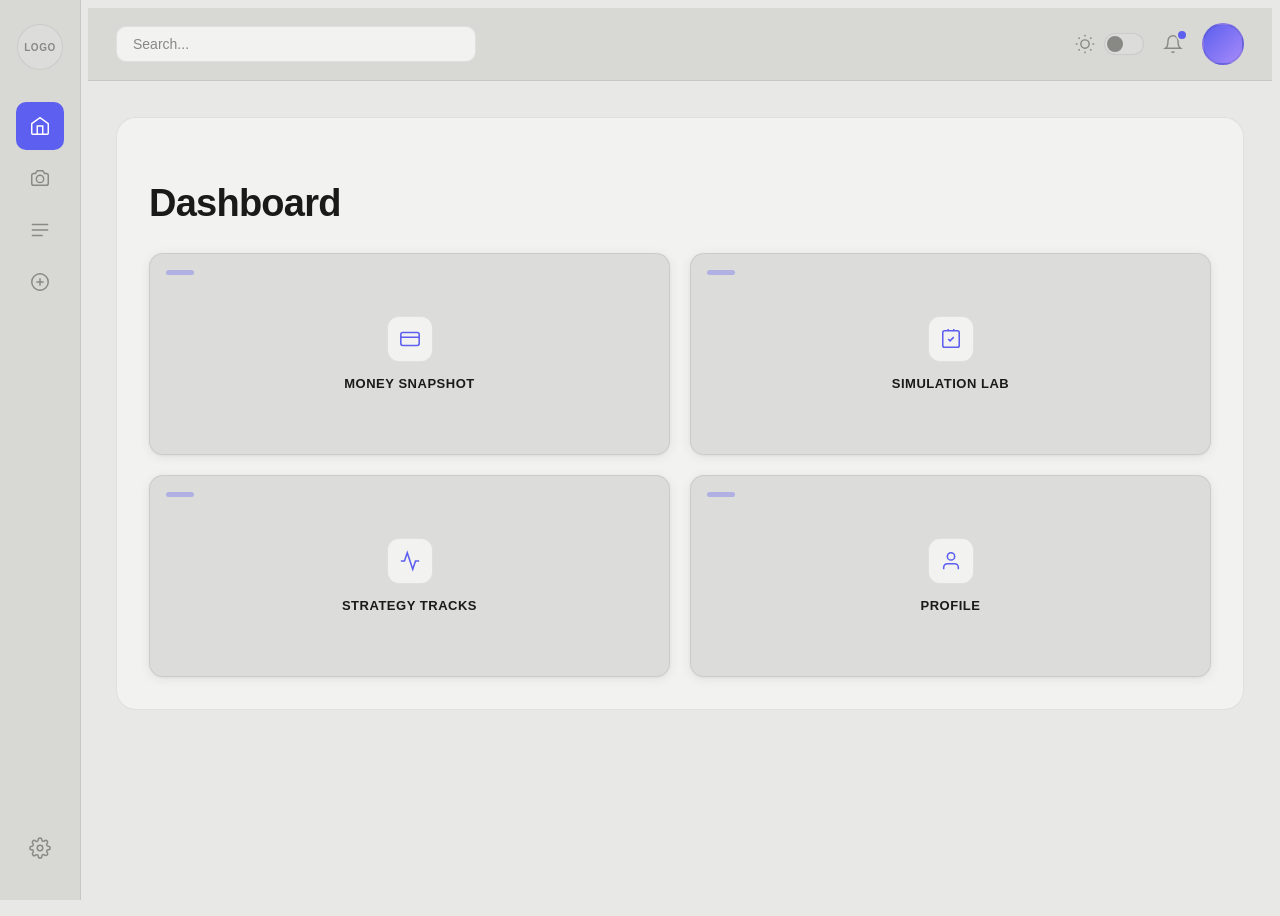
==== index.html @ eb3ae52f "ABSA APP" ====
<!DOCTYPE html>
<html lang="en">
<head>
    <meta charset="UTF-8">
    <meta name="viewport" content="width=device-width, initial-scale=1.0">
    <title>ABSA App</title>
    <meta name="author" content="Ntshembo Shilowa">
    <meta name="description" content="Homepage">
    <link rel="stylesheet" href="/styles/index.css">
</head>
<body>

  <!-- ── Sidebar ── -->
  <aside class="sidebar">
    <div class="logo">LOGO</div>

    <nav class="nav-links">
      <button class="nav-item active" aria-label="Home">
        <svg viewBox="0 0 24 24" fill="none" stroke="currentColor"><path d="M3 9.5L12 3l9 6.5V20a1 1 0 01-1 1H4a1 1 0 01-1-1V9.5z"/><path d="M9 21V12h6v9"/></svg>
        <span class="tooltip">Home</span>
      </button>
      <button class="nav-item" aria-label="Snapshot">
        <svg viewBox="0 0 24 24" fill="none" stroke="currentColor"><circle cx="12" cy="13" r="4"/><path d="M5 7h2l2-3h6l2 3h2a2 2 0 012 2v9a2 2 0 01-2 2H5a2 2 0 01-2-2V9a2 2 0 012-2z"/></svg>
        <span class="tooltip">Snapshot</span>
      </button>
      <button class="nav-item" aria-label="Strategy">
        <svg viewBox="0 0 24 24" fill="none" stroke="currentColor"><path d="M3 6h18M3 12h18M3 18h12"/></svg>
        <span class="tooltip">Strategy</span>
      </button>
      <button class="nav-item" aria-label="Add New">
        <svg viewBox="0 0 24 24" fill="none" stroke="currentColor"><circle cx="12" cy="12" r="9"/><path d="M12 8v8M8 12h8"/></svg>
        <span class="tooltip">Add New</span>
      </button>
    </nav>

    <button class="settings-btn" aria-label="Settings">
      <svg viewBox="0 0 24 24" fill="none" stroke="currentColor"><circle cx="12" cy="12" r="3"/><path d="M19.4 15a1.65 1.65 0 00.33 1.82l.06.06a2 2 0 010 2.83 2 2 0 01-2.83 0l-.06-.06a1.65 1.65 0 00-1.82-.33 1.65 1.65 0 00-1 1.51V21a2 2 0 01-4 0v-.09A1.65 1.65 0 009 19.4a1.65 1.65 0 00-1.82.33l-.06.06a2 2 0 01-2.83-2.83l.06-.06A1.65 1.65 0 004.68 15a1.65 1.65 0 00-1.51-1H3a2 2 0 010-4h.09A1.65 1.65 0 004.6 9a1.65 1.65 0 00-.33-1.82l-.06-.06a2 2 0 012.83-2.83l.06.06A1.65 1.65 0 009 4.68a1.65 1.65 0 001-1.51V3a2 2 0 014 0v.09a1.65 1.65 0 001 1.51 1.65 1.65 0 001.82-.33l.06-.06a2 2 0 012.83 2.83l-.06.06A1.65 1.65 0 0019.4 9a1.65 1.65 0 001.51 1H21a2 2 0 010 4h-.09a1.65 1.65 0 00-1.51 1z"/></svg>
      <span class="tooltip">Settings</span>
    </button>
  </aside>

  <!-- ── Main ── -->
  <div class="main-wrap">

    <!-- Topbar -->
    <header class="topbar">
      <div class="search-wrap">
        <input type="search" placeholder="Search..." aria-label="Search" />
      </div>

      <div class="topbar-actions">
        <!-- Light/Dark toggle -->
        <div class="toggle-wrap">
          <button class="icon-btn" id="themeIcon" aria-label="Toggle brightness">
            <svg viewBox="0 0 24 24" fill="none" stroke="currentColor"><circle cx="12" cy="12" r="5"/><path d="M12 1v2M12 21v2M4.22 4.22l1.42 1.42M18.36 18.36l1.42 1.42M1 12h2M21 12h2M4.22 19.78l1.42-1.42M18.36 5.64l1.42-1.42"/></svg>
          </button>
          <button class="toggle" id="themeToggle" role="switch" aria-checked="false" aria-label="Dark mode"></button>
        </div>

        <!-- Notifications -->
        <div class="notif-wrap">
          <button class="icon-btn" aria-label="Notifications">
            <svg viewBox="0 0 24 24" fill="none" stroke="currentColor"><path d="M18 8A6 6 0 006 8c0 7-3 9-3 9h18s-3-2-3-9M13.73 21a2 2 0 01-3.46 0"/></svg>
          </button>
          <span class="notif-dot"></span>
        </div>

        <!-- Avatar -->
        <div class="avatar" role="button" tabindex="0" aria-label="User profile"></div>
      </div>
    </header>

    <!-- Content -->
    <main class="content">
      <section class="panel">
        <h1 class="panel-title">Dashboard</h1>

        <div class="card-grid">

          <div class="card" role="button" tabindex="0" aria-label="Money Snapshot">
            <div class="card-icon">
              <svg viewBox="0 0 24 24" fill="none" stroke="currentColor"><rect x="2" y="5" width="20" height="14" rx="2"/><path d="M2 10h20"/></svg>
            </div>
            <span class="card-label">Money Snapshot</span>
          </div>

          <div class="card" role="button" tabindex="0" aria-label="Simulation Lab">
            <div class="card-icon">
              <svg viewBox="0 0 24 24" fill="none" stroke="currentColor"><path d="M9 3H5a2 2 0 00-2 2v14a2 2 0 002 2h14a2 2 0 002-2V5a2 2 0 00-2-2h-4M9 3V1m0 2h6M15 3V1"/><path d="M9 12l2 2 4-4"/></svg>
            </div>
            <span class="card-label">Simulation Lab</span>
          </div>

          <div class="card" role="button" tabindex="0" aria-label="Strategy Tracks">
            <div class="card-icon">
              <svg viewBox="0 0 24 24" fill="none" stroke="currentColor"><polyline points="22 12 18 12 15 21 9 3 6 12 2 12"/></svg>
            </div>
            <span class="card-label">Strategy Tracks</span>
          </div>

          <div class="card" role="button" tabindex="0" aria-label="Profile">
            <div class="card-icon">
              <svg viewBox="0 0 24 24" fill="none" stroke="currentColor"><path d="M20 21v-2a4 4 0 00-4-4H8a4 4 0 00-4 4v2"/><circle cx="12" cy="7" r="4"/></svg>
            </div>
            <span class="card-label">Profile</span>
          </div>

        </div>
      </section>
    </main>
  </div>

  <script>
    // Theme toggle
    const toggle = document.getElementById('themeToggle');
    const body = document.body;
    const stored = localStorage.getItem('theme') || 'light';
    if (stored === 'dark') { body.dataset.theme = 'dark'; toggle.setAttribute('aria-checked', 'true'); }

    function applyTheme(dark) {
      body.dataset.theme = dark ? 'dark' : '';
      toggle.setAttribute('aria-checked', String(dark));
      localStorage.setItem('theme', dark ? 'dark' : 'light');
    }

    toggle.addEventListener('click', () => applyTheme(body.dataset.theme !== 'dark'));
    document.getElementById('themeIcon').addEventListener('click', () => applyTheme(body.dataset.theme !== 'dark'));

    // Nav active state
    document.querySelectorAll('.nav-item').forEach(btn => {
      btn.addEventListener('click', () => {
        document.querySelectorAll('.nav-item').forEach(b => b.classList.remove('active'));
        btn.classList.add('active');
      });
    });

    // Card keyboard access
    document.querySelectorAll('.card').forEach(card => {
      card.addEventListener('keydown', e => { if (e.key === 'Enter' || e.key === ' ') card.click(); });
    });
  </script>
</body>

</html>
---- styles/index.css ----
:root {
      --bg:          #e8e8e6;
      --sidebar-bg:  #d8d8d5;
      --panel-bg:    #f2f2f0;
      --card-bg:     #dcdcda;
      --card-hover:  #cfcfcc;
      --accent:      #1a1a18;
      --accent2:     #5c5fef;
      --text-primary:#1a1a18;
      --text-muted:  #888884;
      --border:      rgba(0,0,0,.08);
      --radius-lg:   20px;
      --radius-md:   14px;
      --radius-sm:   10px;
      --sidebar-w:   80px;
      --topbar-h:    72px;
      --transition:  .25s cubic-bezier(.4,0,.2,1);
      --shadow-card: 0 2px 12px rgba(0,0,0,.07), 0 1px 3px rgba(0,0,0,.05);
      --shadow-hover: 0 8px 32px rgba(0,0,0,.13), 0 2px 8px rgba(0,0,0,.08);
    }

    [data-theme="dark"] {
      --bg:          #18181a;
      --sidebar-bg:  #111113;
      --panel-bg:    #202024;
      --card-bg:     #2a2a2e;
      --card-hover:  #33333a;
      --accent:      #f0f0ee;
      --text-primary:#f0f0ee;
      --text-muted:  #66666c;
      --border:      rgba(255,255,255,.07);
      --shadow-card: 0 2px 12px rgba(0,0,0,.3);
      --shadow-hover: 0 8px 32px rgba(0,0,0,.5);
    }


    /*  Base  */
    html { font-size: 16px; scroll-behavior: smooth; }

    body {
      font-family: 'DM Sans', sans-serif;
      background: var(--bg);
      color: var(--text-primary);
      min-height: 100vh;
      display: flex;
      transition: background var(--transition), color var(--transition);
    }

    /*  Sidebar  */
    .sidebar {
      width: var(--sidebar-w);
      background: var(--sidebar-bg);
      display: flex;
      flex-direction: column;
      align-items: center;
      padding: 24px 0 28px;
      gap: 0;
      position: fixed;
      top: 0; left: 0; bottom: 0;
      z-index: 100;
      transition: background var(--transition), width var(--transition);
      border-right: 1px solid var(--border);
    }

    .logo {
      width: 44px; height: 44px;
      border-radius: 50%;
      background: var(--card-bg);
      display: flex; align-items: center; justify-content: center;
      font-family: 'Syne', sans-serif;
      font-size: 10px; font-weight: 700;
      letter-spacing: .05em;
      color: var(--text-muted);
      margin-bottom: 32px;
      border: 1px solid var(--border);
      transition: background var(--transition);
    }

    .nav-links {
      display: flex; flex-direction: column;
      align-items: center; gap: 4px;
      flex: 1;
    }

    .nav-item {
      width: 48px; height: 48px;
      border-radius: var(--radius-sm);
      display: flex; align-items: center; justify-content: center;
      cursor: pointer;
      color: var(--text-muted);
      border: none; background: transparent;
      transition: background var(--transition), color var(--transition), transform var(--transition);
      position: relative;
    }

    .nav-item svg { width: 22px; height: 22px; stroke-width: 1.6; }

    .nav-item:hover {
      background: var(--card-bg);
      color: var(--text-primary);
      transform: translateY(-1px);
    }
    .nav-item.active {
      background: var(--accent2);
      color: #fff;
    }
    .nav-item.active:hover { transform: translateY(-1px); }

    .nav-item .tooltip {
      position: absolute;
      left: calc(100% + 12px);
      background: var(--accent);
      color: var(--panel-bg);
      font-size: 12px; font-weight: 500;
      padding: 5px 10px;
      border-radius: 6px;
      white-space: nowrap;
      pointer-events: none;
      opacity: 0;
      transform: translateX(-6px);
      transition: opacity .15s, transform .15s;
    }
    .nav-item:hover .tooltip {
      opacity: 1; transform: translateX(0);
    }

    .settings-btn {
      width: 48px; height: 48px;
      border-radius: var(--radius-sm);
      display: flex; align-items: center; justify-content: center;
      cursor: pointer;
      color: var(--text-muted);
      border: none; background: transparent;
      transition: background var(--transition), color var(--transition);
      position: relative;
    }
    .settings-btn svg { width: 22px; height: 22px; stroke-width: 1.6; }
    .settings-btn:hover { background: var(--card-bg); color: var(--text-primary); }
    .settings-btn .tooltip {
      position: absolute; left: calc(100% + 12px);
      background: var(--accent); color: var(--panel-bg);
      font-size: 12px; font-weight: 500;
      padding: 5px 10px; border-radius: 6px;
      white-space: nowrap; pointer-events: none;
      opacity: 0; transform: translateX(-6px);
      transition: opacity .15s, transform .15s;
    }
    .settings-btn:hover .tooltip { opacity: 1; transform: translateX(0); }

    /* Main Area */
    .main-wrap {
      margin-left: var(--sidebar-w);
      flex: 1;
      display: flex;
      flex-direction: column;
      min-height: 100vh;
    }

    /* Topbar ─ */
    .topbar {
      height: var(--topbar-h);
      background: var(--sidebar-bg);
      display: flex;
      align-items: center;
      padding: 0 28px;
      gap: 16px;
      border-bottom: 1px solid var(--border);
      position: sticky; top: 0;
      z-index: 50;
      transition: background var(--transition);
    }

    .search-wrap {
      flex: 1; max-width: 360px;
    }
    .search-wrap input {
      width: 100%; padding: 9px 16px;
      border-radius: var(--radius-sm);
      border: 1px solid var(--border);
      background: var(--panel-bg);
      color: var(--text-primary);
      font-family: 'DM Sans', sans-serif;
      font-size: 14px;
      outline: none;
      transition: border-color var(--transition), box-shadow var(--transition);
    }
    .search-wrap input::placeholder { color: var(--text-muted); }
    .search-wrap input:focus {
      border-color: var(--accent2);
      box-shadow: 0 0 0 3px rgba(92,95,239,.15);
    }

    .topbar-actions {
      display: flex; align-items: center; gap: 10px;
      margin-left: auto;
    }

    .icon-btn {
      width: 38px; height: 38px;
      border-radius: 50%;
      display: flex; align-items: center; justify-content: center;
      border: none; background: transparent;
      color: var(--text-muted);
      cursor: pointer;
      transition: background var(--transition), color var(--transition);
    }
    .icon-btn svg { width: 20px; height: 20px; stroke-width: 1.7; }
    .icon-btn:hover { background: var(--card-bg); color: var(--text-primary); }

    /* toggle */
    .toggle-wrap { display: flex; align-items: center; }
    .toggle {
      width: 40px; height: 22px;
      border-radius: 11px;
      background: var(--card-bg);
      border: 1px solid var(--border);
      position: relative; cursor: pointer;
      transition: background var(--transition);
    }
    .toggle::after {
      content: '';
      position: absolute; top: 2px; left: 2px;
      width: 16px; height: 16px;
      border-radius: 50%;
      background: var(--text-muted);
      transition: transform var(--transition), background var(--transition);
    }
    [data-theme="dark"] .toggle { background: var(--accent2); }
    [data-theme="dark"] .toggle::after { transform: translateX(18px); background: #fff; }

    .notif-wrap { position: relative; }
    .notif-dot {
      position: absolute; top: 4px; right: 4px;
      width: 8px; height: 8px;
      background: var(--accent2);
      border-radius: 50%;
      border: 2px solid var(--sidebar-bg);
    }

    .avatar {
      width: 38px; height: 38px;
      border-radius: 50%;
      background: linear-gradient(135deg, var(--accent2) 0%, #a78bfa 100%);
      cursor: pointer;
      flex-shrink: 0;
      border: 2px solid var(--border);
      transition: transform var(--transition);
    }
    .avatar:hover { transform: scale(1.06); }

    /* Content */
    .content {
      flex: 1;
      padding: 36px 28px;
    }

    .panel {
      background: var(--panel-bg);
      border-radius: var(--radius-lg);
      padding: 32px;
      border: 1px solid var(--border);
      transition: background var(--transition);
    }

    .panel-title {
      font-family: 'Syne', sans-serif;
      font-size: clamp(26px, 4vw, 38px);
      font-weight: 700;
      letter-spacing: -.02em;
      color: var(--text-primary);
      margin-bottom: 28px;
    }

    /* Card Grid */
    .card-grid {
      display: grid;
      grid-template-columns: repeat(2, 1fr);
      gap: 20px;
    }

    .card {
      background: var(--card-bg);
      border-radius: var(--radius-md);
      border: 1px solid var(--border);
      padding: 0;
      min-height: 200px;
      display: flex;
      flex-direction: column;
      align-items: center;
      justify-content: center;
      cursor: pointer;
      position: relative;
      overflow: hidden;
      transition: background var(--transition), transform var(--transition), box-shadow var(--transition);
      box-shadow: var(--shadow-card);
      animation: fadeUp .5s both;
    }

    .card:nth-child(1) { animation-delay: .05s; }
    .card:nth-child(2) { animation-delay: .12s; }
    .card:nth-child(3) { animation-delay: .19s; }
    .card:nth-child(4) { animation-delay: .26s; }

    @keyframes fadeUp {
      from { opacity: 0; transform: translateY(18px); }
      to   { opacity: 1; transform: translateY(0); }
    }

    .card:hover {
      background: var(--card-hover);
      transform: translateY(-4px) scale(1.01);
      box-shadow: var(--shadow-hover);
    }

    /* decorative pill top-left */
    .card::before {
      content: '';
      position: absolute; top: 16px; left: 16px;
      width: 28px; height: 5px;
      border-radius: 3px;
      background: var(--accent2);
      opacity: .35;
      transition: opacity var(--transition), width var(--transition);
    }
    .card:hover::before { opacity: .75; width: 48px; }

    .card-label {
      font-family: 'Syne', sans-serif;
      font-size: 13px;
      font-weight: 600;
      letter-spacing: .04em;
      text-transform: uppercase;
      color: var(--text-primary);
    }

    .card-icon {
      width: 44px; height: 44px;
      border-radius: 12px;
      background: var(--panel-bg);
      display: flex; align-items: center; justify-content: center;
      margin-bottom: 14px;
      border: 1px solid var(--border);
      color: var(--accent2);
      transition: background var(--transition), transform var(--transition);
    }
    .card:hover .card-icon { transform: scale(1.1) rotate(-4deg); }
    .card-icon svg { width: 22px; height: 22px; stroke-width: 1.7; }

    /* Responsive */
    @media (max-width: 640px) {
      :root { --sidebar-w: 0px; --topbar-h: 60px; }

      .sidebar {
        width: 100%;
        height: 60px;
        flex-direction: row;
        top: auto; bottom: 0; left: 0; right: 0;
        padding: 0 16px;
        border-right: none;
        border-top: 1px solid var(--border);
        justify-content: space-around;
      }
      .logo { display: none; }
      .nav-links { flex-direction: row; gap: 0; flex: unset; }
      .settings-btn { margin-top: 0; }
      .nav-item .tooltip,
      .settings-btn .tooltip { display: none; }

      .main-wrap { margin-left: 0; padding-bottom: 60px; }
      .topbar { padding: 0 16px; }
      .content { padding: 20px 14px; }
      .panel { padding: 20px 16px; }
      .card-grid { grid-template-columns: 1fr; gap: 14px; }
      .card { min-height: 130px; }
    }

    @media (min-width: 641px) and (max-width: 900px) {
      .card-grid { grid-template-columns: 1fr 1fr; gap: 14px; }
      .content { padding: 24px 20px; }
    }

    @media (prefers-reduced-motion: reduce) {
      .card { animation: none; }
      * { transition-duration: .01ms !important; }
    }
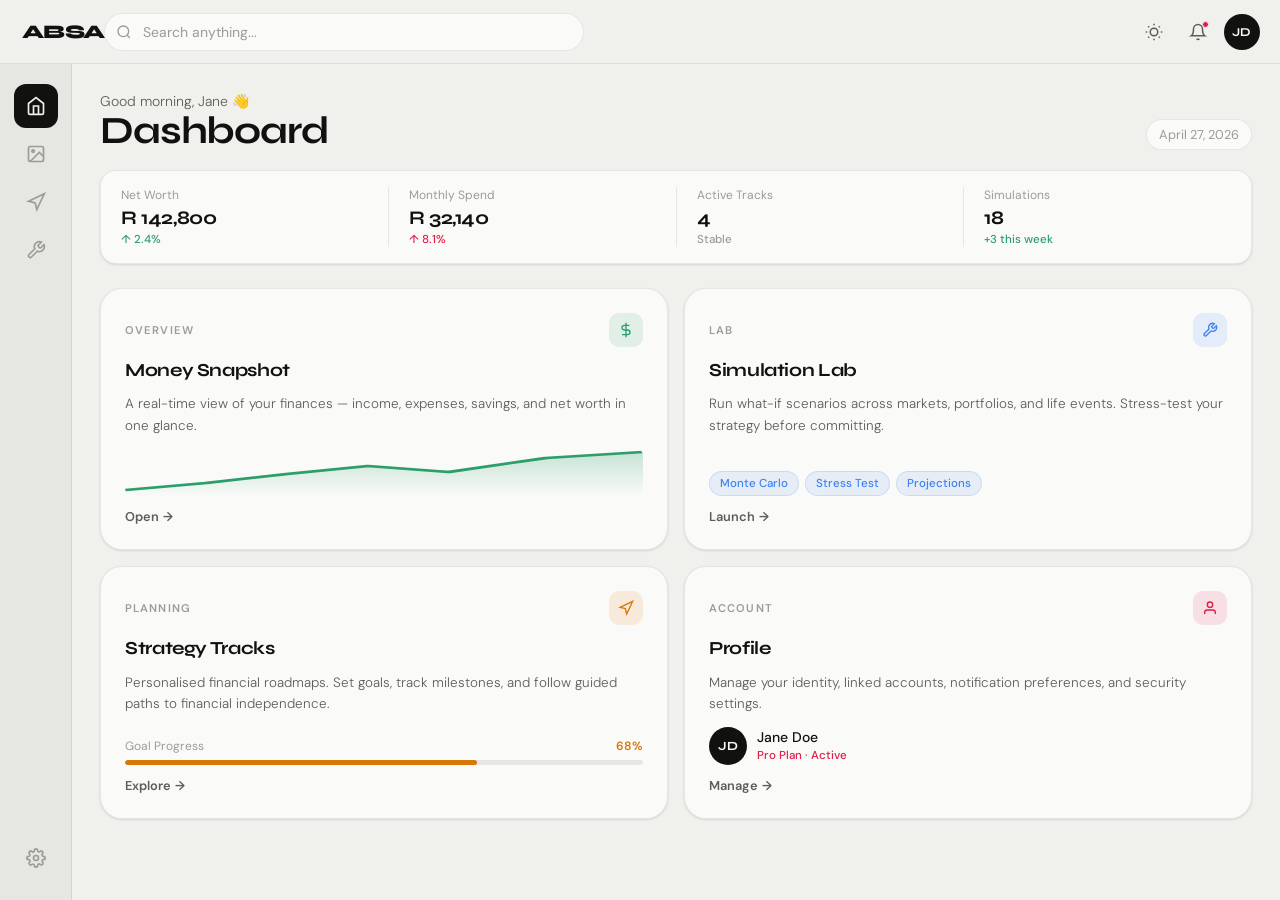
==== commit 7ad2b988: "Navigation Between pages" ====
--- a/index.html
+++ b/index.html
@@ -5,140 +5,277 @@
     <meta name="viewport" content="width=device-width, initial-scale=1.0">
     <title>ABSA App</title>
     <meta name="author" content="Ntshembo Shilowa">
-    <meta name="description" content="Homepage">
-    <link rel="stylesheet" href="/styles/index.css">
+    <meta name="description" content="Homepage - Dashboard">
+      <link rel="preconnect" href="https://fonts.googleapis.com" />
+  <link rel="preconnect" href="https://fonts.gstatic.com" crossorigin />
+  <link href="https://fonts.googleapis.com/css2?family=Syne:wght@400;600;700;800&family=DM+Sans:ital,opsz,wght@0,9..40,300;0,9..40,400;0,9..40,500;1,9..40,300&display=swap" rel="stylesheet" />
+
+    <link rel="stylesheet" href="./styles/index.css">
 </head>
 <body>
-
-  <!-- ── Sidebar ── -->
-  <aside class="sidebar">
-    <div class="logo">LOGO</div>
-
-    <nav class="nav-links">
-      <button class="nav-item active" aria-label="Home">
-        <svg viewBox="0 0 24 24" fill="none" stroke="currentColor"><path d="M3 9.5L12 3l9 6.5V20a1 1 0 01-1 1H4a1 1 0 01-1-1V9.5z"/><path d="M9 21V12h6v9"/></svg>
-        <span class="tooltip">Home</span>
+ 
+  <!-- ── Topbar ── -->
+  <header class="topbar">
+    <div class="topbar__left">
+      <div class="logo">
+        <span class="logo__mark"></span>
+        <span class="logo__name">ABSA</span>
+      </div>
+      <div class="search-wrap">
+        <svg class="search-icon" viewBox="0 0 24 24" fill="none" stroke="currentColor" stroke-width="2">
+          <circle cx="11" cy="11" r="8"/><line x1="21" y1="21" x2="16.65" y2="16.65"/>
+        </svg>
+        <input class="search" type="text" placeholder="Search anything..." />
+      </div>
+    </div>
+    <div class="topbar__right">
+      <button class="icon-btn" id="themeToggle" aria-label="Toggle theme">
+        <svg class="sun-icon" viewBox="0 0 24 24" fill="none" stroke="currentColor" stroke-width="2">
+          <circle cx="12" cy="12" r="5"/>
+          <line x1="12" y1="1" x2="12" y2="3"/><line x1="12" y1="21" x2="12" y2="23"/>
+          <line x1="4.22" y1="4.22" x2="5.64" y2="5.64"/><line x1="18.36" y1="18.36" x2="19.78" y2="19.78"/>
+          <line x1="1" y1="12" x2="3" y2="12"/><line x1="21" y1="12" x2="23" y2="12"/>
+          <line x1="4.22" y1="19.78" x2="5.64" y2="18.36"/><line x1="18.36" y1="5.64" x2="19.78" y2="4.22"/>
+        </svg>
+        <svg class="moon-icon hidden" viewBox="0 0 24 24" fill="none" stroke="currentColor" stroke-width="2">
+          <path d="M21 12.79A9 9 0 1111.21 3a7 7 0 109.79 9.79z"/>
+        </svg>
       </button>
-      <button class="nav-item" aria-label="Snapshot">
-        <svg viewBox="0 0 24 24" fill="none" stroke="currentColor"><circle cx="12" cy="13" r="4"/><path d="M5 7h2l2-3h6l2 3h2a2 2 0 012 2v9a2 2 0 01-2 2H5a2 2 0 01-2-2V9a2 2 0 012-2z"/></svg>
-        <span class="tooltip">Snapshot</span>
+      <button class="icon-btn notif-btn" aria-label="Notifications">
+        <svg viewBox="0 0 24 24" fill="none" stroke="currentColor" stroke-width="2">
+          <path d="M18 8A6 6 0 006 8c0 7-3 9-3 9h18s-3-2-3-9"/>
+          <path d="M13.73 21a2 2 0 01-3.46 0"/>
+        </svg>
+        <span class="notif-dot"></span>
       </button>
-      <button class="nav-item" aria-label="Strategy">
-        <svg viewBox="0 0 24 24" fill="none" stroke="currentColor"><path d="M3 6h18M3 12h18M3 18h12"/></svg>
-        <span class="tooltip">Strategy</span>
-      </button>
-      <button class="nav-item" aria-label="Add New">
-        <svg viewBox="0 0 24 24" fill="none" stroke="currentColor"><circle cx="12" cy="12" r="9"/><path d="M12 8v8M8 12h8"/></svg>
-        <span class="tooltip">Add New</span>
-      </button>
-    </nav>
-
-    <button class="settings-btn" aria-label="Settings">
-      <svg viewBox="0 0 24 24" fill="none" stroke="currentColor"><circle cx="12" cy="12" r="3"/><path d="M19.4 15a1.65 1.65 0 00.33 1.82l.06.06a2 2 0 010 2.83 2 2 0 01-2.83 0l-.06-.06a1.65 1.65 0 00-1.82-.33 1.65 1.65 0 00-1 1.51V21a2 2 0 01-4 0v-.09A1.65 1.65 0 009 19.4a1.65 1.65 0 00-1.82.33l-.06.06a2 2 0 01-2.83-2.83l.06-.06A1.65 1.65 0 004.68 15a1.65 1.65 0 00-1.51-1H3a2 2 0 010-4h.09A1.65 1.65 0 004.6 9a1.65 1.65 0 00-.33-1.82l-.06-.06a2 2 0 012.83-2.83l.06.06A1.65 1.65 0 009 4.68a1.65 1.65 0 001-1.51V3a2 2 0 014 0v.09a1.65 1.65 0 001 1.51 1.65 1.65 0 001.82-.33l.06-.06a2 2 0 012.83 2.83l-.06.06A1.65 1.65 0 0019.4 9a1.65 1.65 0 001.51 1H21a2 2 0 010 4h-.09a1.65 1.65 0 00-1.51 1z"/></svg>
-      <span class="tooltip">Settings</span>
-    </button>
-  </aside>
-
-  <!-- ── Main ── -->
-  <div class="main-wrap">
-
-    <!-- Topbar -->
-    <header class="topbar">
-      <div class="search-wrap">
-        <input type="search" placeholder="Search..." aria-label="Search" />
-      </div>
-
-      <div class="topbar-actions">
-        <!-- Light/Dark toggle -->
-        <div class="toggle-wrap">
-          <button class="icon-btn" id="themeIcon" aria-label="Toggle brightness">
-            <svg viewBox="0 0 24 24" fill="none" stroke="currentColor"><circle cx="12" cy="12" r="5"/><path d="M12 1v2M12 21v2M4.22 4.22l1.42 1.42M18.36 18.36l1.42 1.42M1 12h2M21 12h2M4.22 19.78l1.42-1.42M18.36 5.64l1.42-1.42"/></svg>
-          </button>
-          <button class="toggle" id="themeToggle" role="switch" aria-checked="false" aria-label="Dark mode"></button>
-        </div>
-
-        <!-- Notifications -->
-        <div class="notif-wrap">
-          <button class="icon-btn" aria-label="Notifications">
-            <svg viewBox="0 0 24 24" fill="none" stroke="currentColor"><path d="M18 8A6 6 0 006 8c0 7-3 9-3 9h18s-3-2-3-9M13.73 21a2 2 0 01-3.46 0"/></svg>
-          </button>
-          <span class="notif-dot"></span>
-        </div>
-
-        <!-- Avatar -->
-        <div class="avatar" role="button" tabindex="0" aria-label="User profile"></div>
-      </div>
-    </header>
-
-    <!-- Content -->
-    <main class="content">
-      <section class="panel">
-        <h1 class="panel-title">Dashboard</h1>
-
-        <div class="card-grid">
-
-          <div class="card" role="button" tabindex="0" aria-label="Money Snapshot">
-            <div class="card-icon">
-              <svg viewBox="0 0 24 24" fill="none" stroke="currentColor"><rect x="2" y="5" width="20" height="14" rx="2"/><path d="M2 10h20"/></svg>
+      <div class="avatar" aria-label="User profile">JD</div>
+    </div>
+  </header>
+ 
+  <div class="layout">
+ 
+    <!-- ── Sidebar ── -->
+    <aside class="sidebar">
+      <nav class="sidebar__nav">
+        <a href="index.html" class="nav-item active" data-label="Home">
+          <svg viewBox="0 0 24 24" fill="none" stroke="currentColor" stroke-width="2">
+            <path d="M3 9l9-7 9 7v11a2 2 0 01-2 2H5a2 2 0 01-2-2z"/>
+            <polyline points="9 22 9 12 15 12 15 22"/>
+          </svg>
+        </a>
+        <a href="./snapshot/index.html" class="nav-item" data-label="Snapshot">
+          <svg viewBox="0 0 24 24" fill="none" stroke="currentColor" stroke-width="2">
+            <rect x="3" y="3" width="18" height="18" rx="2"/>
+            <circle cx="8.5" cy="8.5" r="1.5"/>
+            <polyline points="21 15 16 10 5 21"/>
+          </svg>
+        </a>
+        <a href="./stretegy/index.html" class="nav-item" data-label="Strategy">
+          <svg viewBox="0 0 24 24" fill="none" stroke="currentColor" stroke-width="2">
+            <polygon points="3 11 22 2 13 21 11 13 3 11"/>
+          </svg>
+        </a>
+        <a href="./simulation/index.html" class="nav-item" data-label="Simulation Lab">
+          <svg viewBox="0 0 24 24" fill="none" stroke="currentColor" stroke-width="2">
+            <path d="M14.7 6.3a1 1 0 000 1.4l1.6 1.6a1 1 0 001.4 0l3.77-3.77a6 6 0 01-7.94 7.94l-6.91 6.91a2.12 2.12 0 01-3-3l6.91-6.91a6 6 0 017.94-7.94l-3.76 3.76z"/>
+          </svg>
+        </a>
+        <a href="#" class="nav-item sidebar__settings" data-label="Settings">
+          <svg viewBox="0 0 24 24" fill="none" stroke="currentColor" stroke-width="2">
+            <circle cx="12" cy="12" r="3"/>
+            <path d="M19.4 15a1.65 1.65 0 00.33 1.82l.06.06a2 2 0 010 2.83 2 2 0 01-2.83 0l-.06-.06a1.65 1.65 0 00-1.82-.33 1.65 1.65 0 00-1 1.51V21a2 2 0 01-4 0v-.09A1.65 1.65 0 009 19.4a1.65 1.65 0 00-1.82.33l-.06.06a2 2 0 01-2.83-2.83l.06-.06A1.65 1.65 0 004.68 15a1.65 1.65 0 00-1.51-1H3a2 2 0 010-4h.09A1.65 1.65 0 004.6 9a1.65 1.65 0 00-.33-1.82l-.06-.06a2 2 0 012.83-2.83l.06.06A1.65 1.65 0 009 4.68a1.65 1.65 0 001-1.51V3a2 2 0 014 0v.09a1.65 1.65 0 001 1.51 1.65 1.65 0 001.82-.33l.06-.06a2 2 0 012.83 2.83l-.06.06A1.65 1.65 0 0019.4 9a1.65 1.65 0 001.51 1H21a2 2 0 010 4h-.09a1.65 1.65 0 00-1.51 1z"/>
+          </svg>
+        </a>
+      </nav>
+ 
+      <!-- Mobile bottom nav -->
+      <nav class="mobile-nav">
+        <a href="index.html" class="nav-item active" data-label="Home">
+          <svg viewBox="0 0 24 24" fill="none" stroke="currentColor" stroke-width="2">
+            <path d="M3 9l9-7 9 7v11a2 2 0 01-2 2H5a2 2 0 01-2-2z"/>
+            <polyline points="9 22 9 12 15 12 15 22"/>
+          </svg>
+        </a>
+        <a href="./snapshot/index.html" class="nav-item" data-label="Snapshot">
+          <svg viewBox="0 0 24 24" fill="none" stroke="currentColor" stroke-width="2">
+            <rect x="3" y="3" width="18" height="18" rx="2"/>
+            <polyline points="21 15 16 10 5 21"/>
+          </svg>
+        </a>
+        <a href="./simulation/index.html" class="nav-item" data-label="Lab">
+          <svg viewBox="0 0 24 24" fill="none" stroke="currentColor" stroke-width="2">
+            <path d="M14.7 6.3a1 1 0 000 1.4l1.6 1.6a1 1 0 001.4 0l3.77-3.77a6 6 0 01-7.94 7.94l-6.91 6.91a2.12 2.12 0 01-3-3l6.91-6.91a6 6 0 017.94-7.94l-3.76 3.76z"/>
+          </svg>
+        </a>
+        <a href="./stretegy/index.html" class="nav-item" data-label="Strategy">
+          <svg viewBox="0 0 24 24" fill="none" stroke="currentColor" stroke-width="2">
+            <polygon points="3 11 22 2 13 21 11 13 3 11"/>
+          </svg>
+        </a>
+        <a href="#" class="nav-item" data-label="Settings">
+          <svg viewBox="0 0 24 24" fill="none" stroke="currentColor" stroke-width="2">
+            <circle cx="12" cy="12" r="3"/>
+            <path d="M19.4 15a1.65 1.65 0 00.33 1.82l.06.06a2 2 0 010 2.83 2 2 0 01-2.83 0l-.06-.06a1.65 1.65 0 00-1.82-.33 1.65 1.65 0 00-1 1.51V21a2 2 0 01-4 0v-.09A1.65 1.65 0 009 19.4a1.65 1.65 0 00-1.82.33l-.06.06a2 2 0 01-2.83-2.83l.06-.06A1.65 1.65 0 004.68 15a1.65 1.65 0 00-1.51-1H3a2 2 0 010-4h.09A1.65 1.65 0 004.6 9a1.65 1.65 0 00-.33-1.82l-.06-.06a2 2 0 012.83-2.83l.06.06A1.65 1.65 0 009 4.68a1.65 1.65 0 001-1.51V3a2 2 0 014 0v.09a1.65 1.65 0 001 1.51 1.65 1.65 0 001.82-.33l.06-.06a2 2 0 012.83 2.83l-.06.06A1.65 1.65 0 0019.4 9a1.65 1.65 0 001.51 1H21a2 2 0 010 4h-.09a1.65 1.65 0 00-1.51 1z"/>
+          </svg>
+        </a>
+      </nav>
+    </aside>
+ 
+    <!-- ── Main ── -->
+    <main class="main">
+ 
+      <!-- Page header -->
+      <div class="page-header">
+        <div>
+          <p class="page-header__eyebrow">Good morning, Jane 👋</p>
+          <h1 class="page-header__title">Dashboard</h1>
+        </div>
+        <span class="date-badge">April 27, 2026</span>
+      </div>
+ 
+      <!-- Stat bar -->
+      <div class="stat-bar">
+        <div class="stat-item">
+          <span class="stat-item__label">Net Worth</span>
+          <span class="stat-item__value">R 142,800</span>
+          <span class="stat-item__change up">↑ 2.4%</span>
+        </div>
+        <div class="stat-divider"></div>
+        <div class="stat-item">
+          <span class="stat-item__label">Monthly Spend</span>
+          <span class="stat-item__value">R 32,140</span>
+          <span class="stat-item__change down">↑ 8.1%</span>
+        </div>
+        <div class="stat-divider"></div>
+        <div class="stat-item">
+          <span class="stat-item__label">Active Tracks</span>
+          <span class="stat-item__value">4</span>
+          <span class="stat-item__change neutral">Stable</span>
+        </div>
+        <div class="stat-divider"></div>
+        <div class="stat-item">
+          <span class="stat-item__label">Simulations</span>
+          <span class="stat-item__value">18</span>
+          <span class="stat-item__change up">+3 this week</span>
+        </div>
+      </div>
+ 
+      <!-- Cards grid -->
+      <div class="grid">
+ 
+        <!-- Money Snapshot -->
+        <a href="./snapshot/index.html" class="card card--green">
+          <div class="card__header">
+            <span class="card__tag">Overview</span>
+            <span class="card__icon">
+              <svg viewBox="0 0 24 24" fill="none" stroke="currentColor" stroke-width="2">
+                <line x1="12" y1="1" x2="12" y2="23"/>
+                <path d="M17 5H9.5a3.5 3.5 0 000 7h5a3.5 3.5 0 010 7H6"/>
+              </svg>
+            </span>
+          </div>
+          <h2 class="card__title">Money Snapshot</h2>
+          <p class="card__desc">A real-time view of your finances — income, expenses, savings, and net worth in one glance.</p>
+          <div class="card__mini-chart">
+            <svg viewBox="0 0 160 48" preserveAspectRatio="none">
+              <defs>
+                <linearGradient id="ggreen" x1="0" y1="0" x2="0" y2="1">
+                  <stop offset="0%" stop-color="var(--c-green)" stop-opacity="0.25"/>
+                  <stop offset="100%" stop-color="var(--c-green)" stop-opacity="0"/>
+                </linearGradient>
+              </defs>
+              <polygon points="0,48 0,42 25,35 50,26 75,18 100,24 130,10 160,4 160,48" fill="url(#ggreen)"/>
+              <polyline points="0,42 25,35 50,26 75,18 100,24 130,10 160,4" fill="none" stroke="var(--c-green)" stroke-width="2.5" stroke-linecap="round" stroke-linejoin="round"/>
+            </svg>
+          </div>
+          <span a href="./snapshot/index.html" class="card__cta">Open <span>→</span></span>
+        </a>
+ 
+        <!-- Simulation Lab -->
+        <a href="./simulation/index.html" class="card card--blue">
+          <div class="card__header">
+            <span class="card__tag">Lab</span>
+            <span class="card__icon">
+              <svg viewBox="0 0 24 24" fill="none" stroke="currentColor" stroke-width="2">
+                <path d="M14.7 6.3a1 1 0 000 1.4l1.6 1.6a1 1 0 001.4 0l3.77-3.77a6 6 0 01-7.94 7.94l-6.91 6.91a2.12 2.12 0 01-3-3l6.91-6.91a6 6 0 017.94-7.94l-3.76 3.76z"/>
+              </svg>
+            </span>
+          </div>
+          <h2 class="card__title">Simulation Lab</h2>
+          <p class="card__desc">Run what-if scenarios across markets, portfolios, and life events. Stress-test your strategy before committing.</p>
+          <div class="card__chips">
+            <span class="chip">Monte Carlo</span>
+            <span class="chip">Stress Test</span>
+            <span class="chip">Projections</span>
+          </div>
+          <span a href="./simulation/index.html" class="card__cta">Launch <span>→</span></span>
+        </a>
+ 
+        <!-- Strategy Tracks -->
+        <a href="./stretegy/index.html" class="card card--amber">
+          <div class="card__header">
+            <span class="card__tag">Planning</span>
+            <span class="card__icon">
+              <svg viewBox="0 0 24 24" fill="none" stroke="currentColor" stroke-width="2">
+                <polygon points="3 11 22 2 13 21 11 13 3 11"/>
+              </svg>
+            </span>
+          </div>
+          <h2 class="card__title">Strategy Tracks</h2>
+          <p class="card__desc">Personalised financial roadmaps. Set goals, track milestones, and follow guided paths to financial independence.</p>
+          <div class="card__progress-wrap">
+            <div class="progress-header">
+              <span class="card__progress-label">Goal Progress</span>
+              <span class="card__progress-pct">68%</span>
             </div>
-            <span class="card-label">Money Snapshot</span>
-          </div>
-
-          <div class="card" role="button" tabindex="0" aria-label="Simulation Lab">
-            <div class="card-icon">
-              <svg viewBox="0 0 24 24" fill="none" stroke="currentColor"><path d="M9 3H5a2 2 0 00-2 2v14a2 2 0 002 2h14a2 2 0 002-2V5a2 2 0 00-2-2h-4M9 3V1m0 2h6M15 3V1"/><path d="M9 12l2 2 4-4"/></svg>
+            <div class="progress-track">
+              <div class="progress-fill" style="width: 68%"></div>
             </div>
-            <span class="card-label">Simulation Lab</span>
-          </div>
-
-          <div class="card" role="button" tabindex="0" aria-label="Strategy Tracks">
-            <div class="card-icon">
-              <svg viewBox="0 0 24 24" fill="none" stroke="currentColor"><polyline points="22 12 18 12 15 21 9 3 6 12 2 12"/></svg>
+          </div>
+          <span a href="./stretegy/index.html" class="card__cta">Explore <span>→</span></span>
+        </a>
+ 
+        <!-- Profile -->
+        <a href="#" class="card card--rose">
+          <div class="card__header">
+            <span class="card__tag">Account</span>
+            <span class="card__icon">
+              <svg viewBox="0 0 24 24" fill="none" stroke="currentColor" stroke-width="2">
+                <path d="M20 21v-2a4 4 0 00-4-4H8a4 4 0 00-4 4v2"/>
+                <circle cx="12" cy="7" r="4"/>
+              </svg>
+            </span>
+          </div>
+          <h2 class="card__title">Profile</h2>
+          <p class="card__desc">Manage your identity, linked accounts, notification preferences, and security settings.</p>
+          <div class="card__avatar-row">
+            <div class="profile-avatar">JD</div>
+            <div class="profile-info">
+              <span class="profile-name">Jane Doe</span>
+              <span class="profile-plan">Pro Plan · Active</span>
             </div>
-            <span class="card-label">Strategy Tracks</span>
-          </div>
-
-          <div class="card" role="button" tabindex="0" aria-label="Profile">
-            <div class="card-icon">
-              <svg viewBox="0 0 24 24" fill="none" stroke="currentColor"><path d="M20 21v-2a4 4 0 00-4-4H8a4 4 0 00-4 4v2"/><circle cx="12" cy="7" r="4"/></svg>
-            </div>
-            <span class="card-label">Profile</span>
-          </div>
-
-        </div>
-      </section>
+          </div>
+          <span class="card__cta">Manage <span>→</span></span>
+        </a>
+ 
+      </div>
     </main>
   </div>
-
+ 
   <script>
-    // Theme toggle
+    // Dark / light toggle
     const toggle = document.getElementById('themeToggle');
-    const body = document.body;
-    const stored = localStorage.getItem('theme') || 'light';
-    if (stored === 'dark') { body.dataset.theme = 'dark'; toggle.setAttribute('aria-checked', 'true'); }
-
-    function applyTheme(dark) {
-      body.dataset.theme = dark ? 'dark' : '';
-      toggle.setAttribute('aria-checked', String(dark));
-      localStorage.setItem('theme', dark ? 'dark' : 'light');
-    }
-
-    toggle.addEventListener('click', () => applyTheme(body.dataset.theme !== 'dark'));
-    document.getElementById('themeIcon').addEventListener('click', () => applyTheme(body.dataset.theme !== 'dark'));
-
-    // Nav active state
-    document.querySelectorAll('.nav-item').forEach(btn => {
-      btn.addEventListener('click', () => {
-        document.querySelectorAll('.nav-item').forEach(b => b.classList.remove('active'));
-        btn.classList.add('active');
-      });
-    });
-
-    // Card keyboard access
-    document.querySelectorAll('.card').forEach(card => {
-      card.addEventListener('keydown', e => { if (e.key === 'Enter' || e.key === ' ') card.click(); });
+    const sun  = toggle.querySelector('.sun-icon');
+    const moon = toggle.querySelector('.moon-icon');
+    let dark = false;
+    toggle.addEventListener('click', () => {
+      dark = !dark;
+      document.body.classList.toggle('dark', dark);
+      sun.classList.toggle('hidden', dark);
+      moon.classList.toggle('hidden', !dark);
     });
   </script>
+ 
 </body>
 
 </html>
--- a/styles/index.css
+++ b/styles/index.css
@@ -1,385 +1,712 @@
-    :root {
-      --bg:          #e8e8e6;
-      --sidebar-bg:  #d8d8d5;
-      --panel-bg:    #f2f2f0;
-      --card-bg:     #dcdcda;
-      --card-hover:  #cfcfcc;
-      --accent:      #1a1a18;
-      --accent2:     #5c5fef;
-      --text-primary:#1a1a18;
-      --text-muted:  #888884;
-      --border:      rgba(0,0,0,.08);
-      --radius-lg:   20px;
-      --radius-md:   14px;
-      --radius-sm:   10px;
-      --sidebar-w:   80px;
-      --topbar-h:    72px;
-      --transition:  .25s cubic-bezier(.4,0,.2,1);
-      --shadow-card: 0 2px 12px rgba(0,0,0,.07), 0 1px 3px rgba(0,0,0,.05);
-      --shadow-hover: 0 8px 32px rgba(0,0,0,.13), 0 2px 8px rgba(0,0,0,.08);
-    }
-
-    [data-theme="dark"] {
-      --bg:          #18181a;
-      --sidebar-bg:  #111113;
-      --panel-bg:    #202024;
-      --card-bg:     #2a2a2e;
-      --card-hover:  #33333a;
-      --accent:      #f0f0ee;
-      --text-primary:#f0f0ee;
-      --text-muted:  #66666c;
-      --border:      rgba(255,255,255,.07);
-      --shadow-card: 0 2px 12px rgba(0,0,0,.3);
-      --shadow-hover: 0 8px 32px rgba(0,0,0,.5);
-    }
-
-
-    /*  Base  */
-    html { font-size: 16px; scroll-behavior: smooth; }
-
-    body {
-      font-family: 'DM Sans', sans-serif;
-      background: var(--bg);
-      color: var(--text-primary);
-      min-height: 100vh;
-      display: flex;
-      transition: background var(--transition), color var(--transition);
-    }
-
-    /*  Sidebar  */
-    .sidebar {
-      width: var(--sidebar-w);
-      background: var(--sidebar-bg);
-      display: flex;
-      flex-direction: column;
-      align-items: center;
-      padding: 24px 0 28px;
-      gap: 0;
-      position: fixed;
-      top: 0; left: 0; bottom: 0;
-      z-index: 100;
-      transition: background var(--transition), width var(--transition);
-      border-right: 1px solid var(--border);
-    }
-
-    .logo {
-      width: 44px; height: 44px;
-      border-radius: 50%;
-      background: var(--card-bg);
-      display: flex; align-items: center; justify-content: center;
-      font-family: 'Syne', sans-serif;
-      font-size: 10px; font-weight: 700;
-      letter-spacing: .05em;
-      color: var(--text-muted);
-      margin-bottom: 32px;
-      border: 1px solid var(--border);
-      transition: background var(--transition);
-    }
-
-    .nav-links {
-      display: flex; flex-direction: column;
-      align-items: center; gap: 4px;
-      flex: 1;
-    }
-
-    .nav-item {
-      width: 48px; height: 48px;
-      border-radius: var(--radius-sm);
-      display: flex; align-items: center; justify-content: center;
-      cursor: pointer;
-      color: var(--text-muted);
-      border: none; background: transparent;
-      transition: background var(--transition), color var(--transition), transform var(--transition);
-      position: relative;
-    }
-
-    .nav-item svg { width: 22px; height: 22px; stroke-width: 1.6; }
-
-    .nav-item:hover {
-      background: var(--card-bg);
-      color: var(--text-primary);
-      transform: translateY(-1px);
-    }
-    .nav-item.active {
-      background: var(--accent2);
-      color: #fff;
-    }
-    .nav-item.active:hover { transform: translateY(-1px); }
-
-    .nav-item .tooltip {
-      position: absolute;
-      left: calc(100% + 12px);
-      background: var(--accent);
-      color: var(--panel-bg);
-      font-size: 12px; font-weight: 500;
-      padding: 5px 10px;
-      border-radius: 6px;
-      white-space: nowrap;
-      pointer-events: none;
-      opacity: 0;
-      transform: translateX(-6px);
-      transition: opacity .15s, transform .15s;
-    }
-    .nav-item:hover .tooltip {
-      opacity: 1; transform: translateX(0);
-    }
-
-    .settings-btn {
-      width: 48px; height: 48px;
-      border-radius: var(--radius-sm);
-      display: flex; align-items: center; justify-content: center;
-      cursor: pointer;
-      color: var(--text-muted);
-      border: none; background: transparent;
-      transition: background var(--transition), color var(--transition);
-      position: relative;
-    }
-    .settings-btn svg { width: 22px; height: 22px; stroke-width: 1.6; }
-    .settings-btn:hover { background: var(--card-bg); color: var(--text-primary); }
-    .settings-btn .tooltip {
-      position: absolute; left: calc(100% + 12px);
-      background: var(--accent); color: var(--panel-bg);
-      font-size: 12px; font-weight: 500;
-      padding: 5px 10px; border-radius: 6px;
-      white-space: nowrap; pointer-events: none;
-      opacity: 0; transform: translateX(-6px);
-      transition: opacity .15s, transform .15s;
-    }
-    .settings-btn:hover .tooltip { opacity: 1; transform: translateX(0); }
-
-    /* Main Area */
-    .main-wrap {
-      margin-left: var(--sidebar-w);
-      flex: 1;
-      display: flex;
-      flex-direction: column;
-      min-height: 100vh;
-    }
-
-    /* Topbar ─ */
-    .topbar {
-      height: var(--topbar-h);
-      background: var(--sidebar-bg);
-      display: flex;
-      align-items: center;
-      padding: 0 28px;
-      gap: 16px;
-      border-bottom: 1px solid var(--border);
-      position: sticky; top: 0;
-      z-index: 50;
-      transition: background var(--transition);
-    }
-
-    .search-wrap {
-      flex: 1; max-width: 360px;
-    }
-    .search-wrap input {
-      width: 100%; padding: 9px 16px;
-      border-radius: var(--radius-sm);
-      border: 1px solid var(--border);
-      background: var(--panel-bg);
-      color: var(--text-primary);
-      font-family: 'DM Sans', sans-serif;
-      font-size: 14px;
-      outline: none;
-      transition: border-color var(--transition), box-shadow var(--transition);
-    }
-    .search-wrap input::placeholder { color: var(--text-muted); }
-    .search-wrap input:focus {
-      border-color: var(--accent2);
-      box-shadow: 0 0 0 3px rgba(92,95,239,.15);
-    }
-
-    .topbar-actions {
-      display: flex; align-items: center; gap: 10px;
-      margin-left: auto;
-    }
-
-    .icon-btn {
-      width: 38px; height: 38px;
-      border-radius: 50%;
-      display: flex; align-items: center; justify-content: center;
-      border: none; background: transparent;
-      color: var(--text-muted);
-      cursor: pointer;
-      transition: background var(--transition), color var(--transition);
-    }
-    .icon-btn svg { width: 20px; height: 20px; stroke-width: 1.7; }
-    .icon-btn:hover { background: var(--card-bg); color: var(--text-primary); }
-
-    /* toggle */
-    .toggle-wrap { display: flex; align-items: center; }
-    .toggle {
-      width: 40px; height: 22px;
-      border-radius: 11px;
-      background: var(--card-bg);
-      border: 1px solid var(--border);
-      position: relative; cursor: pointer;
-      transition: background var(--transition);
-    }
-    .toggle::after {
-      content: '';
-      position: absolute; top: 2px; left: 2px;
-      width: 16px; height: 16px;
-      border-radius: 50%;
-      background: var(--text-muted);
-      transition: transform var(--transition), background var(--transition);
-    }
-    [data-theme="dark"] .toggle { background: var(--accent2); }
-    [data-theme="dark"] .toggle::after { transform: translateX(18px); background: #fff; }
-
-    .notif-wrap { position: relative; }
-    .notif-dot {
-      position: absolute; top: 4px; right: 4px;
-      width: 8px; height: 8px;
-      background: var(--accent2);
-      border-radius: 50%;
-      border: 2px solid var(--sidebar-bg);
-    }
-
-    .avatar {
-      width: 38px; height: 38px;
-      border-radius: 50%;
-      background: linear-gradient(135deg, var(--accent2) 0%, #a78bfa 100%);
-      cursor: pointer;
-      flex-shrink: 0;
-      border: 2px solid var(--border);
-      transition: transform var(--transition);
-    }
-    .avatar:hover { transform: scale(1.06); }
-
-    /* Content */
-    .content {
-      flex: 1;
-      padding: 36px 28px;
-    }
-
-    .panel {
-      background: var(--panel-bg);
-      border-radius: var(--radius-lg);
-      padding: 32px;
-      border: 1px solid var(--border);
-      transition: background var(--transition);
-    }
-
-    .panel-title {
-      font-family: 'Syne', sans-serif;
-      font-size: clamp(26px, 4vw, 38px);
-      font-weight: 700;
-      letter-spacing: -.02em;
-      color: var(--text-primary);
-      margin-bottom: 28px;
-    }
-
-    /* Card Grid */
-    .card-grid {
-      display: grid;
-      grid-template-columns: repeat(2, 1fr);
-      gap: 20px;
-    }
-
-    .card {
-      background: var(--card-bg);
-      border-radius: var(--radius-md);
-      border: 1px solid var(--border);
-      padding: 0;
-      min-height: 200px;
-      display: flex;
-      flex-direction: column;
-      align-items: center;
-      justify-content: center;
-      cursor: pointer;
-      position: relative;
-      overflow: hidden;
-      transition: background var(--transition), transform var(--transition), box-shadow var(--transition);
-      box-shadow: var(--shadow-card);
-      animation: fadeUp .5s both;
-    }
-
-    .card:nth-child(1) { animation-delay: .05s; }
-    .card:nth-child(2) { animation-delay: .12s; }
-    .card:nth-child(3) { animation-delay: .19s; }
-    .card:nth-child(4) { animation-delay: .26s; }
-
-    @keyframes fadeUp {
-      from { opacity: 0; transform: translateY(18px); }
-      to   { opacity: 1; transform: translateY(0); }
-    }
-
-    .card:hover {
-      background: var(--card-hover);
-      transform: translateY(-4px) scale(1.01);
-      box-shadow: var(--shadow-hover);
-    }
-
-    /* decorative pill top-left */
-    .card::before {
-      content: '';
-      position: absolute; top: 16px; left: 16px;
-      width: 28px; height: 5px;
-      border-radius: 3px;
-      background: var(--accent2);
-      opacity: .35;
-      transition: opacity var(--transition), width var(--transition);
-    }
-    .card:hover::before { opacity: .75; width: 48px; }
-
-    .card-label {
-      font-family: 'Syne', sans-serif;
-      font-size: 13px;
-      font-weight: 600;
-      letter-spacing: .04em;
-      text-transform: uppercase;
-      color: var(--text-primary);
-    }
-
-    .card-icon {
-      width: 44px; height: 44px;
-      border-radius: 12px;
-      background: var(--panel-bg);
-      display: flex; align-items: center; justify-content: center;
-      margin-bottom: 14px;
-      border: 1px solid var(--border);
-      color: var(--accent2);
-      transition: background var(--transition), transform var(--transition);
-    }
-    .card:hover .card-icon { transform: scale(1.1) rotate(-4deg); }
-    .card-icon svg { width: 22px; height: 22px; stroke-width: 1.7; }
-
-    /* Responsive */
-    @media (max-width: 640px) {
-      :root { --sidebar-w: 0px; --topbar-h: 60px; }
-
-      .sidebar {
-        width: 100%;
-        height: 60px;
-        flex-direction: row;
-        top: auto; bottom: 0; left: 0; right: 0;
-        padding: 0 16px;
-        border-right: none;
-        border-top: 1px solid var(--border);
-        justify-content: space-around;
-      }
-      .logo { display: none; }
-      .nav-links { flex-direction: row; gap: 0; flex: unset; }
-      .settings-btn { margin-top: 0; }
-      .nav-item .tooltip,
-      .settings-btn .tooltip { display: none; }
-
-      .main-wrap { margin-left: 0; padding-bottom: 60px; }
-      .topbar { padding: 0 16px; }
-      .content { padding: 20px 14px; }
-      .panel { padding: 20px 16px; }
-      .card-grid { grid-template-columns: 1fr; gap: 14px; }
-      .card { min-height: 130px; }
-    }
-
-    @media (min-width: 641px) and (max-width: 900px) {
-      .card-grid { grid-template-columns: 1fr 1fr; gap: 14px; }
-      .content { padding: 24px 20px; }
-    }
-
-    @media (prefers-reduced-motion: reduce) {
-      .card { animation: none; }
-      * { transition-duration: .01ms !important; }
-    }+   :root {
+  --font-display: 'Syne', sans-serif;
+  --font-body: 'DM Sans', sans-serif;
+ 
+  --bg:        #f0f0ed;
+  --surface:   #fafaf8;
+  --border:    rgba(0,0,0,0.08);
+  --text-1:    #111110;
+  --text-2:    #5c5c58;
+  --text-3:    #9c9c97;
+  --sidebar-bg:#e6e6e2;
+ 
+  --c-green:   #2d9e6b;
+  --c-blue:    #3b82f6;
+  --c-amber:   #d97706;
+  --c-rose:    #e11d48;
+ 
+  --shadow-sm: 0 1px 3px rgba(0,0,0,0.07), 0 1px 2px rgba(0,0,0,0.05);
+  --shadow-md: 0 4px 16px rgba(0,0,0,0.08);
+  --shadow-lg: 0 8px 32px rgba(0,0,0,0.10);
+ 
+  --radius-sm: 10px;
+  --radius-md: 16px;
+  --radius-lg: 22px;
+ 
+  --topbar-h:  64px;
+  --sidebar-w: 72px;
+  --transition: 0.22s cubic-bezier(.4,0,.2,1);
+}
+ 
+body.dark {
+  --bg:        #111110;
+  --surface:   #1c1c1a;
+  --border:    rgba(255,255,255,0.08);
+  --text-1:    #f5f5f3;
+  --text-2:    #a8a8a3;
+  --text-3:    #666663;
+  --sidebar-bg:#161614;
+}
+ 
+/* ── Reset ── */
+*, *::before, *::after { box-sizing: border-box; margin: 0; padding: 0; }
+html { font-size: 16px; -webkit-font-smoothing: antialiased; }
+body {
+  font-family: var(--font-body);
+  background: var(--bg);
+  color: var(--text-1);
+  min-height: 100vh;
+  transition: background var(--transition), color var(--transition);
+}
+a { text-decoration: none; color: inherit; }
+button { cursor: pointer; border: none; background: none; font: inherit; }
+input { font: inherit; }
+.hidden { display: none !important; }
+ 
+/* ── Topbar ── */
+.topbar {
+  position: fixed;
+  top: 0; left: 0; right: 0;
+  height: var(--topbar-h);
+  background: var(--bg);
+  border-bottom: 1px solid var(--border);
+  display: flex;
+  align-items: center;
+  justify-content: space-between;
+  padding: 0 20px 0 16px;
+  z-index: 100;
+  gap: 16px;
+  transition: background var(--transition), border-color var(--transition);
+}
+ 
+.topbar__left { display: flex; align-items: center; gap: 16px; flex: 1; min-width: 0; }
+.topbar__right { display: flex; align-items: center; gap: 8px; flex-shrink: 0; }
+ 
+.logo {
+  display: flex;
+  align-items: center;
+  gap: 6px;
+  font-family: var(--font-display);
+  font-weight: 800;
+  font-size: 1.2rem;
+  flex-shrink: 0;
+  width: var(--sidebar-w);
+}
+.logo__mark {
+  background: var(--text-1);
+  color: var(--bg);
+  width: 28px; height: 28px;
+  border-radius: 8px;
+  display: flex; align-items: center; justify-content: center;
+  font-size: 1rem;
+  transition: background var(--transition), color var(--transition);
+}
+.logo__name { letter-spacing: -0.03em; }
+ 
+.search-wrap {
+  position: relative;
+  flex: 1;
+  max-width: 480px;
+}
+.search-icon {
+  position: absolute;
+  left: 12px; top: 50%;
+  transform: translateY(-50%);
+  width: 16px; height: 16px;
+  color: var(--text-3);
+  pointer-events: none;
+}
+.search {
+  width: 100%;
+  padding: 9px 14px 9px 38px;
+  border-radius: 50px;
+  border: 1.5px solid var(--border);
+  background: var(--surface);
+  color: var(--text-1);
+  font-size: 0.875rem;
+  outline: none;
+  transition: border-color var(--transition), box-shadow var(--transition), background var(--transition);
+}
+.search:focus {
+  border-color: var(--text-3);
+  box-shadow: 0 0 0 3px rgba(0,0,0,0.05);
+}
+.search::placeholder { color: var(--text-3); }
+ 
+.icon-btn {
+  width: 36px; height: 36px;
+  border-radius: 50%;
+  display: flex; align-items: center; justify-content: center;
+  color: var(--text-2);
+  transition: background var(--transition), color var(--transition);
+  position: relative;
+}
+.icon-btn svg { width: 18px; height: 18px; }
+.icon-btn:hover { background: var(--border); color: var(--text-1); }
+ 
+.notif-dot {
+  position: absolute;
+  top: 7px; right: 7px;
+  width: 7px; height: 7px;
+  border-radius: 50%;
+  background: var(--c-rose);
+  border: 1.5px solid var(--bg);
+}
+ 
+.avatar {
+  width: 36px; height: 36px;
+  border-radius: 50%;
+  background: var(--text-1);
+  color: var(--surface);
+  font-family: var(--font-display);
+  font-weight: 700;
+  font-size: 0.75rem;
+  display: flex; align-items: center; justify-content: center;
+  cursor: pointer;
+  letter-spacing: 0.03em;
+  transition: background var(--transition), color var(--transition);
+}
+ 
+/* ── Layout ── */
+.layout {
+  display: flex;
+  padding-top: var(--topbar-h);
+  min-height: 100vh;
+}
+ 
+/* ── Sidebar ── */
+.sidebar {
+  width: var(--sidebar-w);
+  flex-shrink: 0;
+  position: fixed;
+  top: var(--topbar-h);
+  left: 0;
+  bottom: 0;
+  background: var(--sidebar-bg);
+  border-right: 1px solid var(--border);
+  display: flex;
+  flex-direction: column;
+  align-items: center;
+  padding: 20px 0;
+  z-index: 90;
+  transition: background var(--transition), border-color var(--transition);
+}
+ 
+.sidebar__nav {
+  display: flex;
+  flex-direction: column;
+  align-items: center;
+  gap: 4px;
+  flex: 1;
+}
+ 
+.nav-item {
+  width: 44px; height: 44px;
+  border-radius: 12px;
+  display: flex; align-items: center; justify-content: center;
+  color: var(--text-3);
+  position: relative;
+  transition: background var(--transition), color var(--transition);
+}
+.nav-item svg { width: 20px; height: 20px; }
+.nav-item:hover { background: var(--border); color: var(--text-1); }
+.nav-item.active { background: var(--text-1); color: var(--bg); }
+ 
+.nav-item::after {
+  content: attr(data-label);
+  position: absolute;
+  left: calc(100% + 10px);
+  background: var(--text-1);
+  color: var(--surface);
+  font-size: 0.75rem;
+  font-family: var(--font-body);
+  font-weight: 500;
+  padding: 4px 10px;
+  border-radius: 6px;
+  white-space: nowrap;
+  opacity: 0;
+  pointer-events: none;
+  transform: translateX(-4px);
+  transition: opacity 0.15s, transform 0.15s;
+  z-index: 200;
+}
+.nav-item:hover::after { opacity: 1; transform: translateX(0); }
+.sidebar__settings { margin-top: auto; }
+.mobile-nav { display: none; }
+ 
+/* ── Main ── */
+.main {
+  flex: 1;
+  margin-left: var(--sidebar-w);
+  padding: 28px 28px 40px;
+  max-width: 100%;
+  min-width: 0;
+}
+ 
+/* ── Page Header ── */
+.page-header {
+  display: flex;
+  align-items: flex-end;
+  justify-content: space-between;
+  margin-bottom: 20px;
+  gap: 12px;
+  flex-wrap: wrap;
+}
+.page-header__eyebrow {
+  font-size: 0.875rem;
+  color: var(--text-2);
+  margin-bottom: 2px;
+  font-weight: 300;
+}
+.page-header__title {
+  font-family: var(--font-display);
+  font-size: clamp(1.75rem, 4vw, 2.4rem);
+  font-weight: 700;
+  letter-spacing: -0.03em;
+  line-height: 1;
+}
+.date-badge {
+  font-size: 0.8rem;
+  color: var(--text-3);
+  background: var(--surface);
+  border: 1px solid var(--border);
+  padding: 6px 12px;
+  border-radius: 50px;
+}
+ 
+/* ── Stat Bar ── */
+.stat-bar {
+  display: flex;
+  align-items: stretch;
+  background: var(--surface);
+  border: 1px solid var(--border);
+  border-radius: var(--radius-md);
+  padding: 16px 20px;
+  margin-bottom: 24px;
+  overflow-x: auto;
+  -webkit-overflow-scrolling: touch;
+  scrollbar-width: none;
+  box-shadow: var(--shadow-sm);
+  transition: background var(--transition), border-color var(--transition);
+}
+.stat-bar::-webkit-scrollbar { display: none; }
+ 
+.stat-item {
+  display: flex;
+  flex-direction: column;
+  gap: 3px;
+  padding: 0 20px;
+  flex: 1;
+  min-width: 110px;
+}
+.stat-item:first-child { padding-left: 0; }
+.stat-item:last-child { padding-right: 0; }
+ 
+.stat-divider {
+  width: 1px;
+  background: var(--border);
+  align-self: stretch;
+  flex-shrink: 0;
+}
+ 
+.stat-item__label { font-size: 0.75rem; color: var(--text-3); font-weight: 400; white-space: nowrap; }
+.stat-item__value { font-family: var(--font-display); font-size: 1.2rem; font-weight: 700; letter-spacing: -0.02em; white-space: nowrap; }
+.stat-item__change { font-size: 0.72rem; font-weight: 500; white-space: nowrap; }
+.stat-item__change.up    { color: var(--c-green); }
+.stat-item__change.down  { color: var(--c-rose); }
+.stat-item__change.neutral { color: var(--text-3); }
+ 
+/* ── Grid ── */
+.grid {
+  display: grid;
+  grid-template-columns: repeat(2, 1fr);
+  gap: 16px;
+}
+ 
+/* ── Card ── */
+.card {
+  background: var(--surface);
+  border: 1px solid var(--border);
+  border-radius: var(--radius-lg);
+  padding: 24px;
+  display: flex;
+  flex-direction: column;
+  gap: 12px;
+  box-shadow: var(--shadow-sm);
+  cursor: pointer;
+  transition: transform var(--transition), box-shadow var(--transition), background var(--transition), border-color var(--transition);
+  animation: cardIn 0.45s cubic-bezier(.22,1,.36,1) both;
+  animation-delay: var(--delay, 0s);
+}
+@keyframes cardIn {
+  from { opacity: 0; transform: translateY(18px); }
+  to   { opacity: 1; transform: translateY(0); }
+}
+.card:hover { transform: translateY(-3px); box-shadow: var(--shadow-lg); }
+ 
+.card--green { --delay: 0.05s; }
+.card--blue  { --delay: 0.10s; }
+.card--amber { --delay: 0.15s; }
+.card--rose  { --delay: 0.20s; }
+ 
+.card__header { display: flex; align-items: center; justify-content: space-between; }
+.card__tag {
+  font-size: 0.7rem;
+  font-weight: 600;
+  text-transform: uppercase;
+  letter-spacing: 0.1em;
+  color: var(--text-3);
+}
+.card__icon {
+  width: 34px; height: 34px;
+  border-radius: 10px;
+  display: flex; align-items: center; justify-content: center;
+  flex-shrink: 0;
+}
+.card__icon svg { width: 16px; height: 16px; }
+ 
+.card--green .card__icon { background: rgba(45,158,107,0.12); color: var(--c-green); }
+.card--blue  .card__icon { background: rgba(59,130,246,0.12); color: var(--c-blue); }
+.card--amber .card__icon { background: rgba(217,119,6,0.12);  color: var(--c-amber); }
+.card--rose  .card__icon { background: rgba(225,29,72,0.12);  color: var(--c-rose); }
+ 
+.card__title { font-family: var(--font-display); font-size: 1.15rem; font-weight: 700; letter-spacing: -0.02em; line-height: 1.2; }
+.card__desc { font-size: 0.84rem; color: var(--text-2); line-height: 1.6; font-weight: 300; flex: 1; }
+ 
+/* Mini chart */
+.card__mini-chart { height: 48px; border-radius: 8px; overflow: hidden; }
+.card__mini-chart svg { width: 100%; height: 100%; display: block; }
+ 
+/* Chips */
+.card__chips { display: flex; gap: 6px; flex-wrap: wrap; }
+.chip {
+  font-size: 0.72rem; font-weight: 500;
+  padding: 4px 10px; border-radius: 50px;
+  background: rgba(59,130,246,0.10);
+  color: var(--c-blue);
+  border: 1px solid rgba(59,130,246,0.18);
+}
+ 
+/* Progress */
+.card__progress-wrap { display: flex; flex-direction: column; gap: 6px; }
+.progress-header { display: flex; justify-content: space-between; align-items: center; }
+.card__progress-label { font-size: 0.75rem; color: var(--text-3); }
+.card__progress-pct { font-size: 0.75rem; font-weight: 600; color: var(--c-amber); }
+.progress-track { height: 5px; background: var(--border); border-radius: 50px; overflow: hidden; }
+.progress-fill { height: 100%; background: var(--c-amber); border-radius: 50px; transition: width 1s cubic-bezier(.22,1,.36,1); }
+ 
+/* Avatar row */
+.card__avatar-row { display: flex; align-items: center; gap: 10px; }
+.profile-avatar {
+  width: 38px; height: 38px; border-radius: 50%;
+  background: var(--text-1); color: var(--surface);
+  font-family: var(--font-display); font-weight: 700; font-size: 0.78rem;
+  display: flex; align-items: center; justify-content: center;
+  flex-shrink: 0;
+  transition: background var(--transition), color var(--transition);
+}
+.profile-info { display: flex; flex-direction: column; gap: 2px; }
+.profile-name { font-size: 0.875rem; font-weight: 500; }
+.profile-plan { font-size: 0.72rem; color: var(--c-rose); font-weight: 500; }
+ 
+/* CTA */
+.card__cta {
+  display: inline-flex; align-items: center; gap: 4px;
+  font-size: 0.8rem; font-weight: 600; color: var(--text-2);
+  margin-top: auto;
+  transition: color var(--transition), gap var(--transition);
+}
+.card__cta:hover { color: var(--text-1); gap: 8px; }
+.card__cta span { transition: transform var(--transition); }
+.card__cta:hover span { transform: translateX(2px); }
+ 
+/* ── Responsive ── */
+@media (max-width: 900px) {
+  .grid { grid-template-columns: 1fr 1fr; gap: 12px; }
+  .main { padding: 20px 16px 36px; }
+}
+ 
+@media (max-width: 640px) {
+  :root { --topbar-h: 56px; }
+ 
+  .sidebar { display: none; }
+ 
+  .mobile-nav {
+    display: flex;
+    position: fixed;
+    bottom: 0; left: 0; right: 0;
+    height: 60px;
+    background: var(--surface);
+    border-top: 1px solid var(--border);
+    justify-content: space-around;
+    align-items: center;
+    z-index: 100;
+    padding: 0 8px;
+    transition: background var(--transition), border-color var(--transition);
+  }
+  .mobile-nav .nav-item { width: 48px; height: 48px; border-radius: 12px; }
+  .mobile-nav .nav-item::after { display: none; }
+ 
+  .main { margin-left: 0; padding: 16px 14px 80px; }
+  .grid { grid-template-columns: 1fr; }
+ 
+  .stat-bar { padding: 12px 14px; border-radius: var(--radius-sm); }
+  .stat-item { padding: 0 12px; min-width: 90px; }
+ 
+  .logo { width: auto; }
+  .search-wrap { display: none; }
+  .page-header__title { font-size: 1.6rem; }
+}
+ 
+@media (max-width: 400px) {
+  .stat-divider:nth-child(6),
+  .stat-item:last-child { display: none; }
+}
+ 
+/* 
+   PAGE-SPECIFIC STYLES
+   Simulation Lab · Money Snapshot · Strategy Tracks
+*/
+ 
+/* ── Shared two-column page layout ── */
+.page-body {
+  display: grid;
+  grid-template-columns: 1fr 1.1fr;
+  gap: 16px;
+  align-items: start;
+}
+.page-left  { display: flex; flex-direction: column; gap: 16px; }
+.page-right { display: flex; flex-direction: column; gap: 16px; }
+ 
+/* ── Panel (reusable section block) ── */
+.panel {
+  background: var(--surface);
+  border: 1px solid var(--border);
+  border-radius: var(--radius-lg);
+  padding: 20px;
+  box-shadow: var(--shadow-sm);
+  transition: background var(--transition), border-color var(--transition);
+  animation: cardIn 0.4s cubic-bezier(.22,1,.36,1) both;
+  animation-delay: var(--delay, 0s);
+}
+.panel__title {
+  font-size: 0.72rem;
+  font-weight: 600;
+  text-transform: uppercase;
+  letter-spacing: 0.1em;
+  color: var(--text-3);
+  margin-bottom: 14px;
+}
+ 
+/* ── Graph View panel ── */
+.graph-panel { --delay: 0.05s; }
+.graph-panel .panel__title { margin-bottom: 12px; }
+.graph-area {
+  background: var(--bg);
+  border: 1px solid var(--border);
+  border-radius: var(--radius-md);
+  overflow: hidden;
+}
+.graph-area svg { display: block; width: 100%; }
+ 
+/* ── Studio / Step list items ── */
+.list-panel { --delay: 0.08s; }
+.list-items { display: flex; flex-direction: column; gap: 8px; }
+.list-item {
+  background: var(--bg);
+  border: 1px solid var(--border);
+  border-radius: var(--radius-sm);
+  padding: 12px 16px;
+  font-size: 0.875rem;
+  font-weight: 500;
+  cursor: pointer;
+  display: flex;
+  align-items: center;
+  justify-content: space-between;
+  gap: 10px;
+  transition: background var(--transition), border-color var(--transition), transform var(--transition), box-shadow var(--transition);
+}
+.list-item:hover { background: var(--surface); box-shadow: var(--shadow-sm); transform: translateX(2px); }
+.list-item.active {
+  background: var(--text-1);
+  color: var(--bg);
+  border-color: var(--text-1);
+}
+.list-item__arrow { opacity: 0.4; font-size: 0.8rem; flex-shrink: 0; }
+.list-item.active .list-item__arrow { opacity: 0.7; }
+ 
+/* ── Timeline panel ── */
+.timeline-panel { --delay: 0.14s; }
+.timeline-wrap { position: relative; padding-left: 20px; }
+.timeline-wrap::before {
+  content: '';
+  position: absolute;
+  left: 6px; top: 6px; bottom: 6px;
+  width: 2px;
+  background: var(--border);
+  border-radius: 2px;
+}
+.timeline-item {
+  position: relative;
+  padding: 0 0 16px 14px;
+  font-size: 0.82rem;
+  color: var(--text-2);
+  line-height: 1.5;
+}
+.timeline-item:last-child { padding-bottom: 0; }
+.timeline-item::before {
+  content: '';
+  position: absolute;
+  left: -14px; top: 5px;
+  width: 8px; height: 8px;
+  border-radius: 50%;
+  background: var(--border);
+  border: 2px solid var(--surface);
+  transition: background var(--transition);
+}
+.timeline-item.done::before  { background: var(--c-green); }
+.timeline-item.active::before { background: var(--c-blue); box-shadow: 0 0 0 4px rgba(59,130,246,0.15); }
+.timeline-item__label {
+  font-size: 0.75rem;
+  font-weight: 600;
+  color: var(--text-1);
+  margin-bottom: 2px;
+}
+ 
+/* ── Money Snapshot — summary cards ── */
+.money-summary { --delay: 0.05s; }
+.summary-grid {
+  display: grid;
+  grid-template-columns: 1.4fr 1fr 1fr;
+  gap: 10px;
+}
+.summary-card {
+  background: var(--bg);
+  border: 1px solid var(--border);
+  border-radius: var(--radius-md);
+  padding: 14px;
+  display: flex;
+  flex-direction: column;
+  gap: 6px;
+  transition: background var(--transition), border-color var(--transition);
+}
+.summary-card__label {
+  font-size: 0.68rem;
+  font-weight: 600;
+  text-transform: uppercase;
+  letter-spacing: 0.08em;
+  color: var(--text-3);
+}
+.summary-card__value {
+  font-family: var(--font-display);
+  font-size: 1.25rem;
+  font-weight: 700;
+  letter-spacing: -0.02em;
+}
+.summary-card__value.green { color: var(--c-green); }
+.summary-card__value.rose  { color: var(--c-rose); }
+.summary-card__sub {
+  font-size: 0.72rem;
+  color: var(--text-3);
+  font-weight: 300;
+}
+.summary-card__bar {
+  height: 4px;
+  background: var(--border);
+  border-radius: 4px;
+  overflow: hidden;
+  margin-top: 4px;
+}
+.summary-card__bar-fill { height: 100%; border-radius: 4px; }
+.summary-card__bar-fill.green { background: var(--c-green); }
+.summary-card__bar-fill.blue  { background: var(--c-blue); }
+.summary-card__bar-fill.rose  { background: var(--c-rose); }
+ 
+/* ── Transactions ── */
+.transactions-panel { --delay: 0.12s; }
+.tx-list { display: flex; flex-direction: column; gap: 0; }
+.tx-item {
+  display: flex;
+  align-items: center;
+  gap: 12px;
+  padding: 11px 0;
+  border-bottom: 1px solid var(--border);
+  cursor: pointer;
+  transition: background var(--transition);
+}
+.tx-item:last-child { border-bottom: none; }
+.tx-icon {
+  width: 34px; height: 34px;
+  border-radius: 10px;
+  display: flex; align-items: center; justify-content: center;
+  flex-shrink: 0;
+  font-size: 0.9rem;
+}
+.tx-icon.green { background: rgba(45,158,107,0.12); }
+.tx-icon.blue  { background: rgba(59,130,246,0.12); }
+.tx-icon.amber { background: rgba(217,119,6,0.12); }
+.tx-icon.rose  { background: rgba(225,29,72,0.12); }
+.tx-info { flex: 1; min-width: 0; }
+.tx-name {
+  font-size: 0.84rem;
+  font-weight: 500;
+  white-space: nowrap; overflow: hidden; text-overflow: ellipsis;
+}
+.tx-date { font-size: 0.72rem; color: var(--text-3); font-weight: 300; }
+.tx-amount { font-family: var(--font-display); font-size: 0.9rem; font-weight: 700; flex-shrink: 0; }
+.tx-amount.credit { color: var(--c-green); }
+.tx-amount.debit  { color: var(--c-rose); }
+ 
+/* ── Strategy — detail panel ── */
+.detail-panel { --delay: 0.06s; }
+.detail-body {
+  background: var(--bg);
+  border: 1px solid var(--border);
+  border-radius: var(--radius-md);
+  padding: 18px;
+  font-size: 0.84rem;
+  color: var(--text-2);
+  line-height: 1.75;
+  font-weight: 300;
+  display: flex;
+  flex-direction: column;
+  gap: 12px;
+  margin-bottom: 12px;
+}
+.detail-body p + p { border-top: 1px solid var(--border); padding-top: 12px; }
+ 
+.explainer-panel { --delay: 0.10s; cursor: pointer; }
+.explainer-panel:hover { box-shadow: var(--shadow-md); }
+.explainer-inner {
+  display: flex; align-items: center; justify-content: space-between; gap: 10px;
+}
+.explainer-inner .panel__title { margin-bottom: 0; }
+.explainer-arrow { color: var(--text-3); font-size: 1rem; }
+ 
+/* ── Step progress indicator ── */
+.step-progress {
+  display: flex;
+  align-items: center;
+  gap: 0;
+  margin-bottom: 14px;
+}
+.step-dot {
+  width: 8px; height: 8px;
+  border-radius: 50%;
+  background: var(--border);
+  flex-shrink: 0;
+  transition: background var(--transition);
+}
+.step-dot.done   { background: var(--c-green); }
+.step-dot.active { background: var(--c-blue); }
+.step-line {
+  flex: 1;
+  height: 2px;
+  background: var(--border);
+}
+.step-line.done { background: var(--c-green); }
+ 
+/* ── Responsive: pages ── */
+@media (max-width: 860px) {
+  .page-body { grid-template-columns: 1fr; }
+  .page-right { order: -1; }
+  .graph-area svg { height: 160px; }
+  .summary-grid { grid-template-columns: 1fr 1fr 1fr; }
+}
+ 
+@media (max-width: 640px) {
+  .page-body { gap: 12px; }
+  .summary-grid { grid-template-columns: 1fr; }
+  .summary-card { flex-direction: row; align-items: center; }
+  .summary-card__bar { display: none; }
+}
